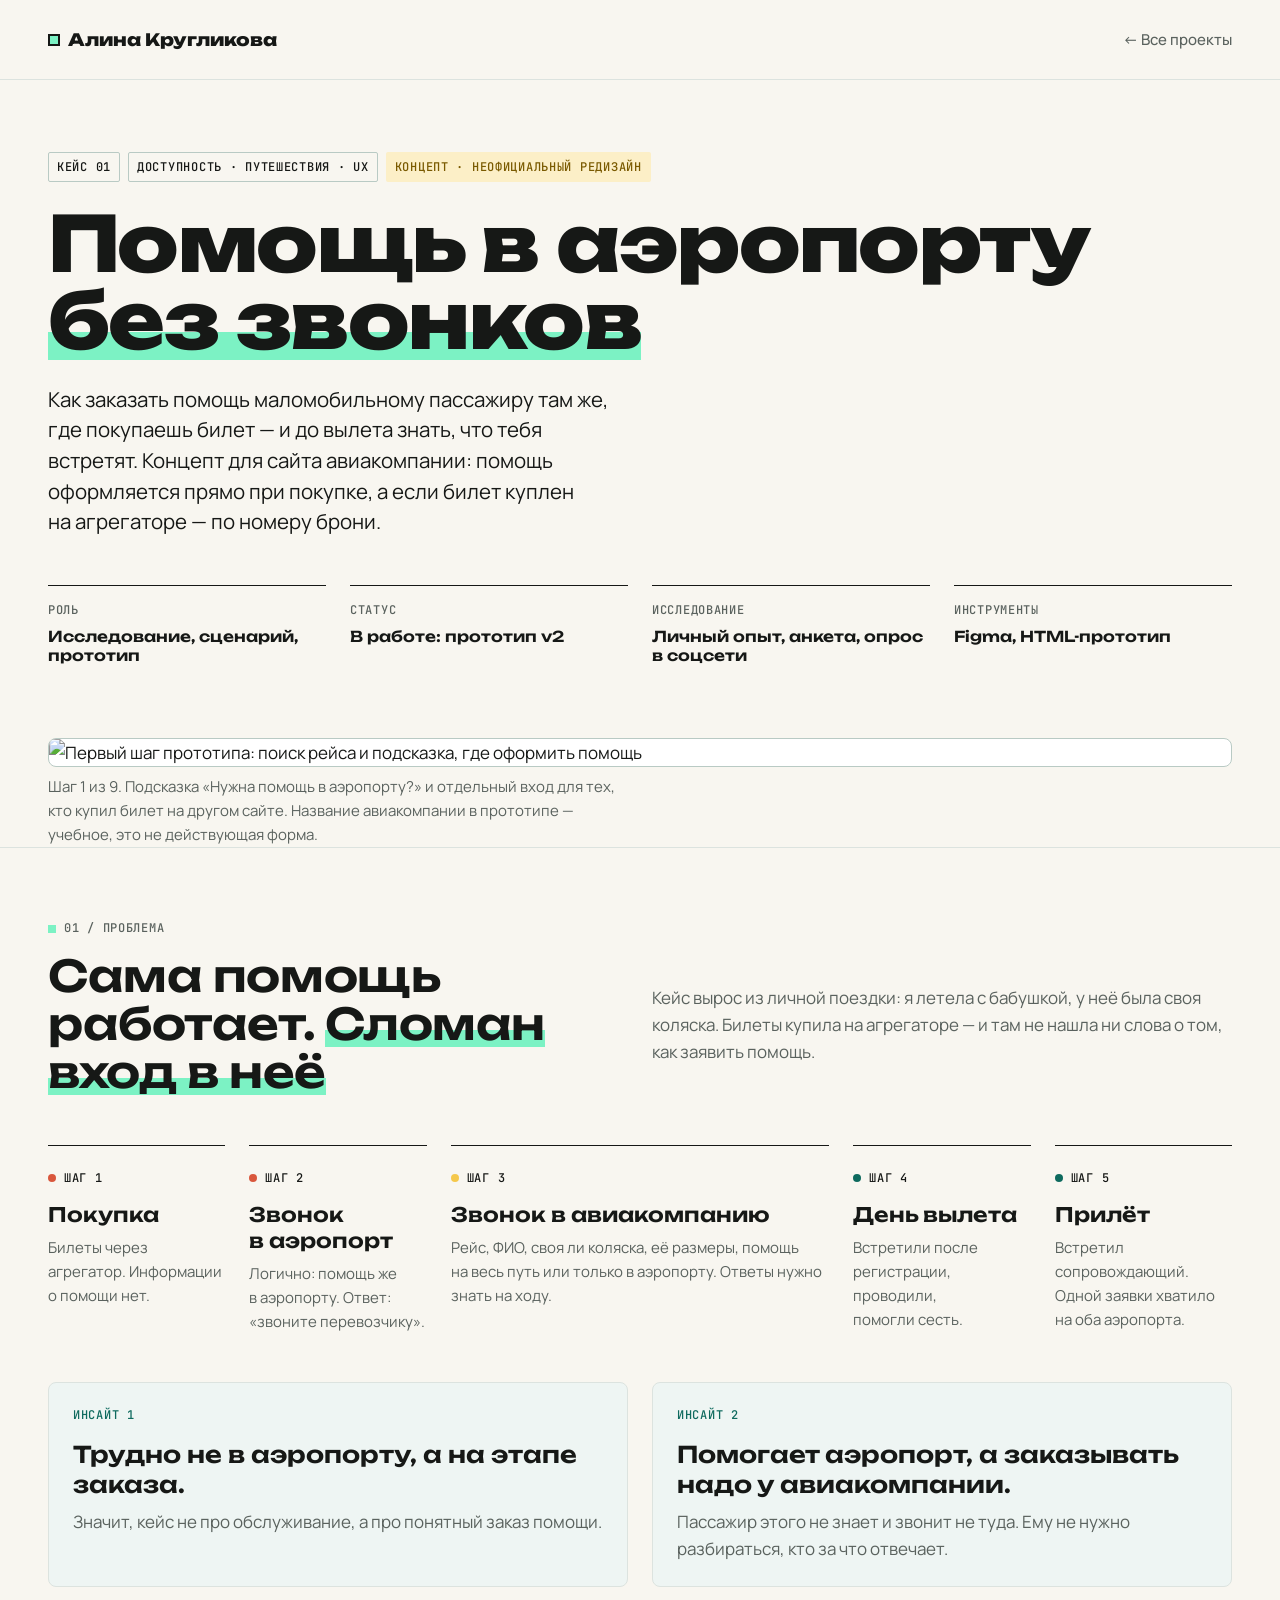
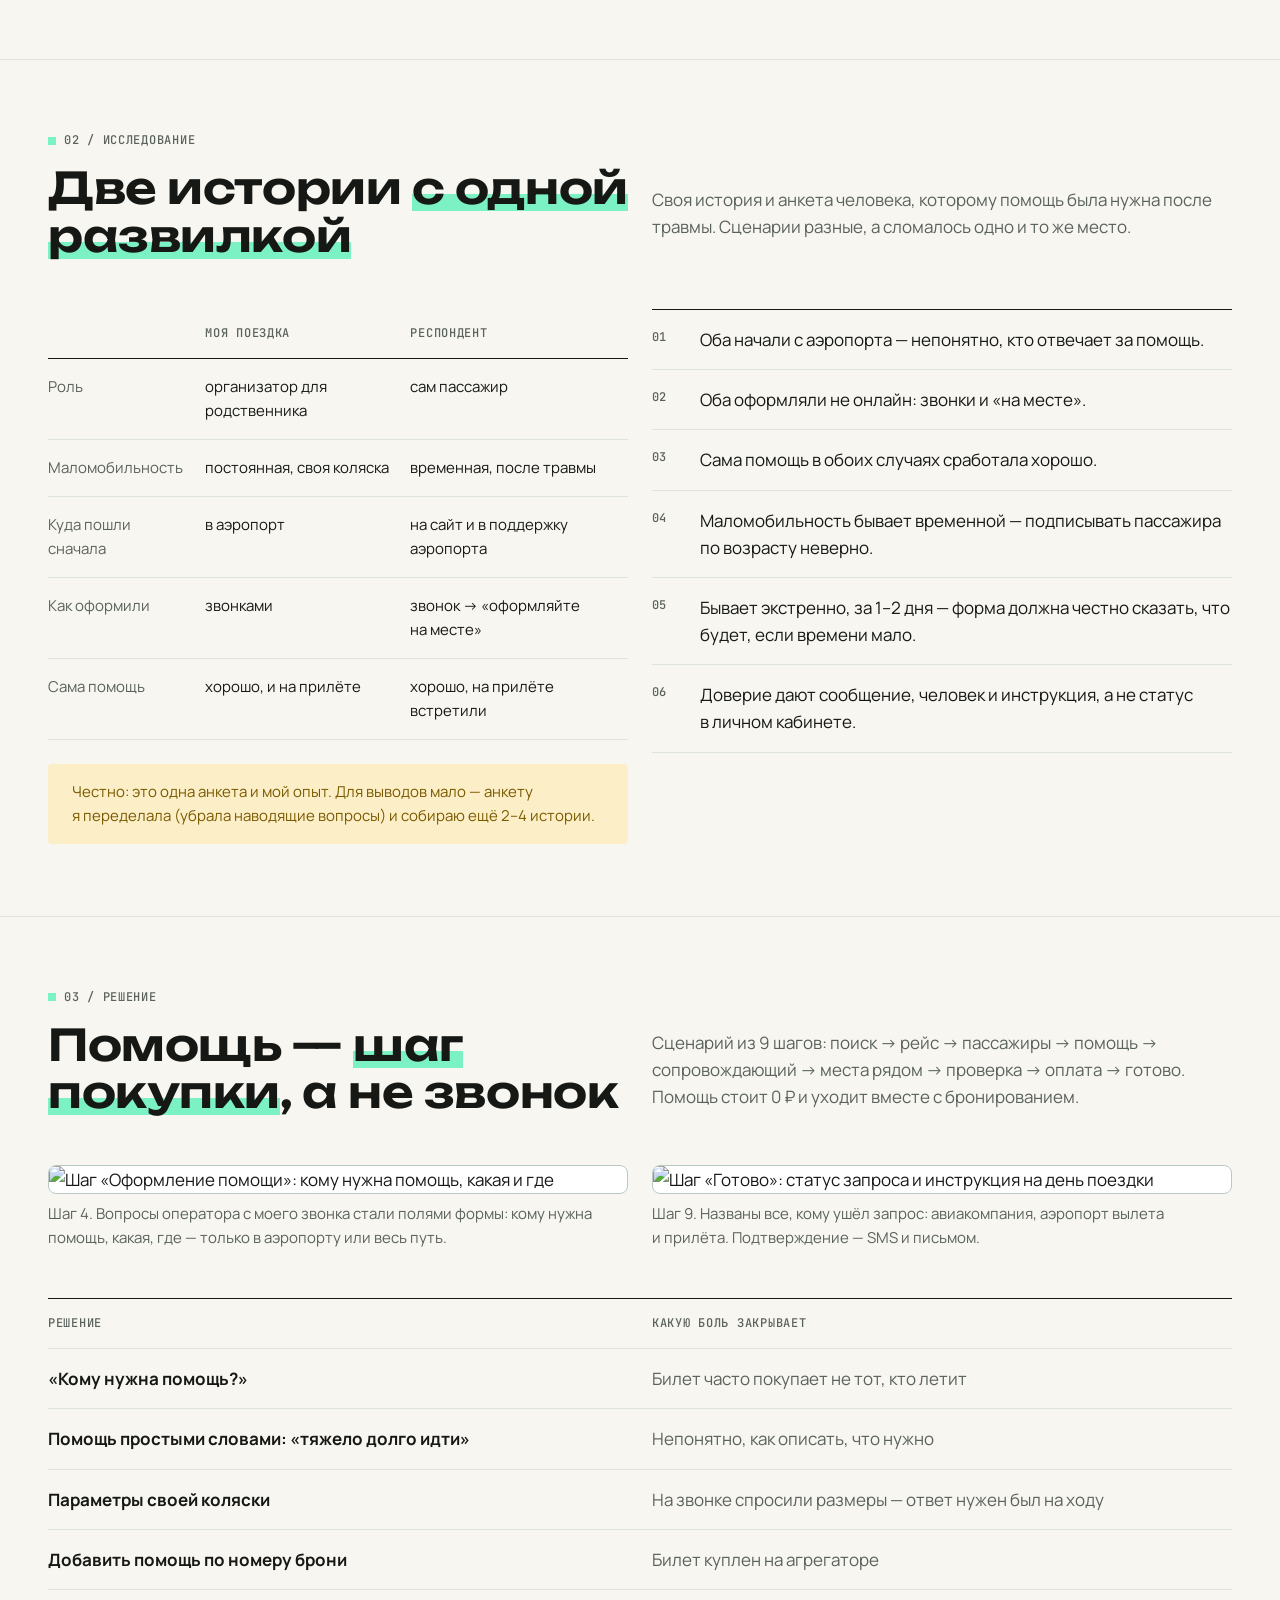
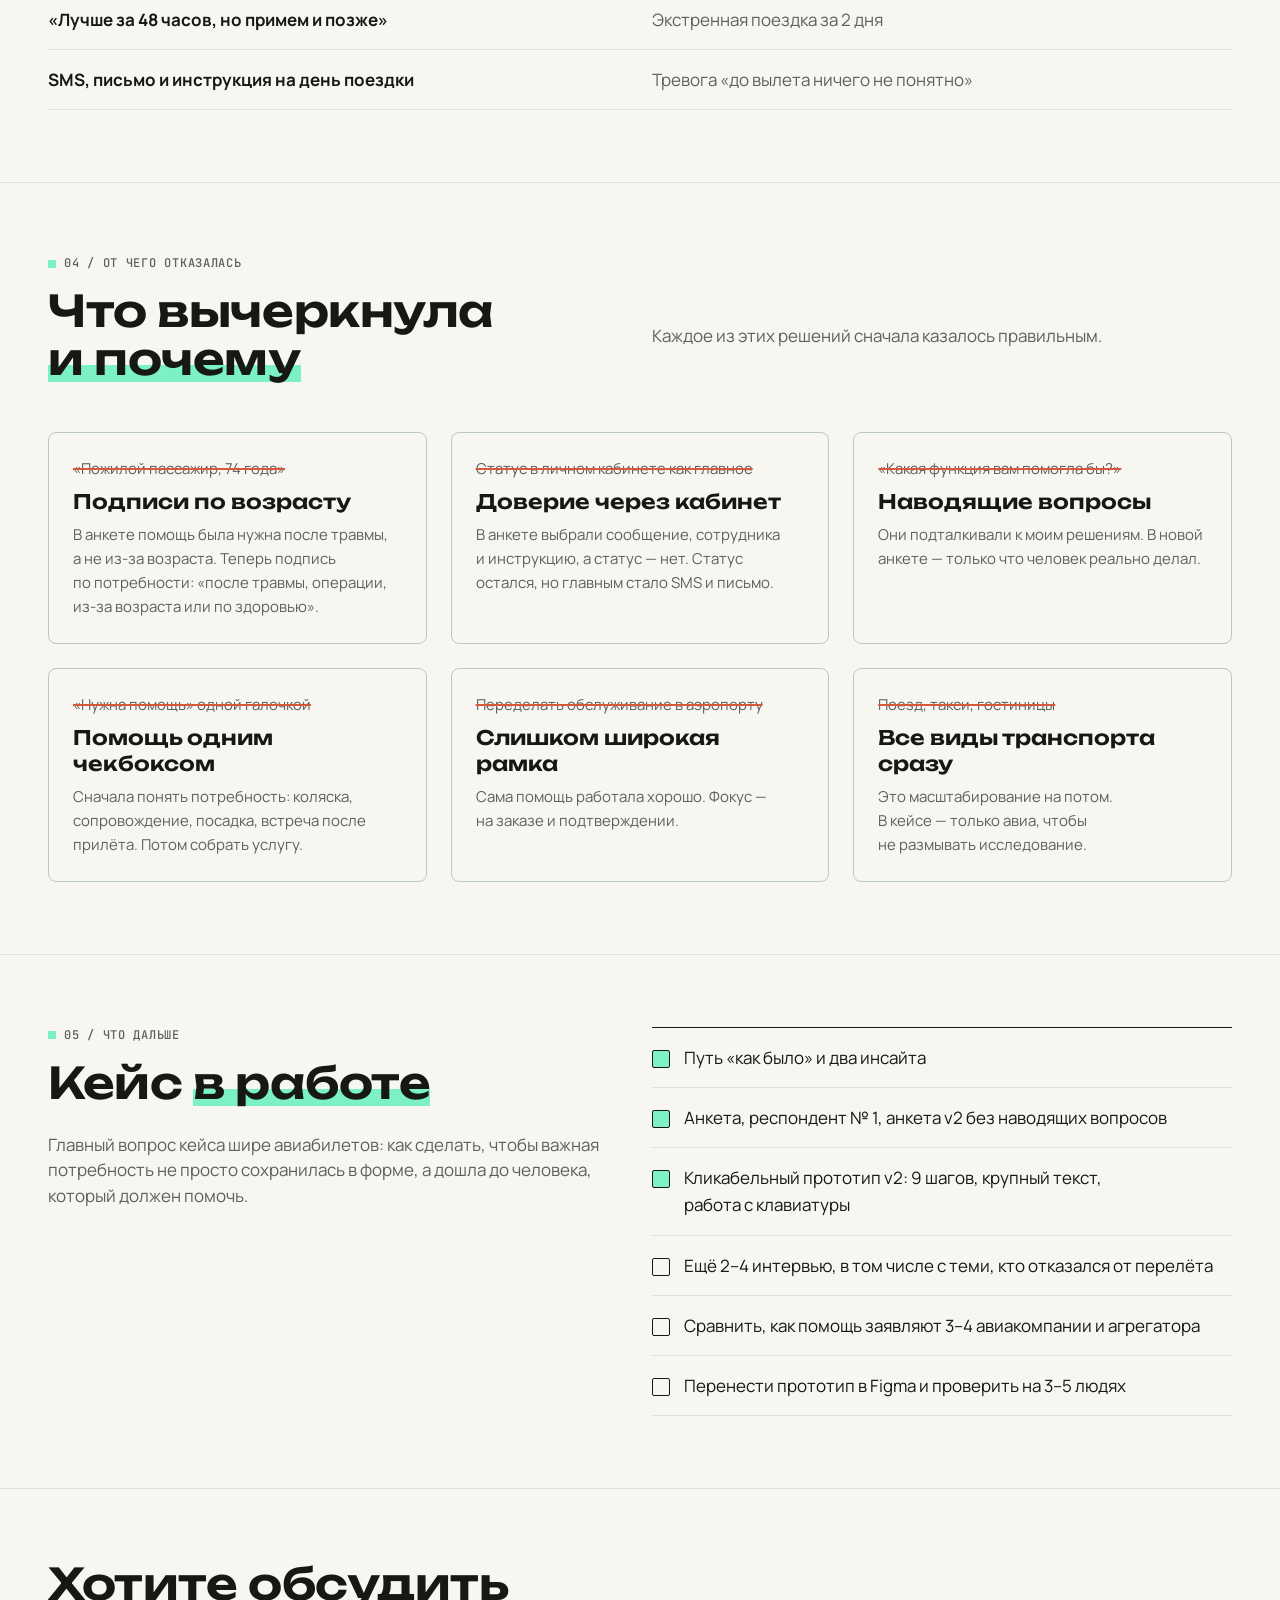
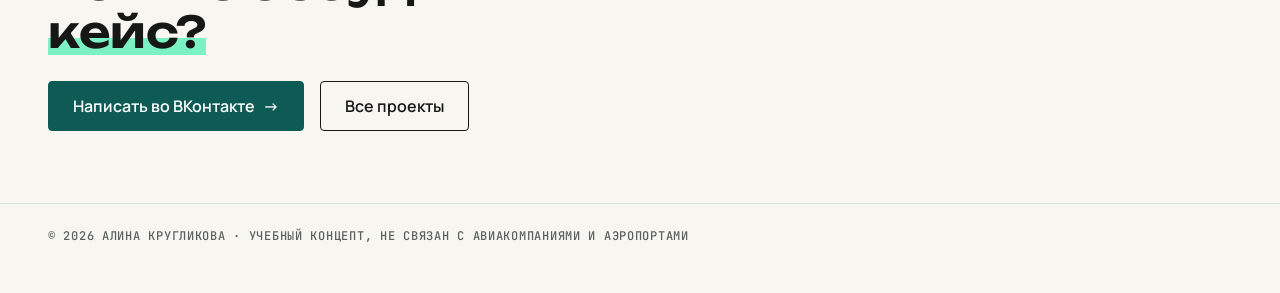
==== case-bilety.html @ b5aa9b4d "Страницы сайта и стили" ====
<!doctype html>
<html lang="ru">
<head>
<meta charset="utf-8">
<meta name="viewport" content="width=device-width, initial-scale=1">
<title>Помощь в аэропорту — кейс</title>
<meta name="description" content="Кейс Алины Кругликовой: как заказать помощь маломобильному пассажиру там же, где покупаешь билет. Концепт, неофициальный редизайн.">
<link rel="icon" href="data:image/svg+xml,%3Csvg xmlns='http://www.w3.org/2000/svg' viewBox='0 0 32 32'%3E%3Crect x='4' y='4' width='24' height='24' fill='%237CF2C4' stroke='%23161816' stroke-width='4'/%3E%3C/svg%3E">
<meta property="og:type" content="website">
<meta property="og:title" content="Помощь в аэропорту без звонков — кейс">
<meta property="og:description" content="Как заказать помощь маломобильному пассажиру там же, где покупаешь билет. Концепт.">
<meta property="og:image" content="https://alinakruhlikova.github.io/img/case-help.webp">
<meta name="theme-color" content="#F8F6F0">
<link rel="preconnect" href="https://fonts.googleapis.com">
<link rel="preconnect" href="https://fonts.gstatic.com" crossorigin>
<link href="https://fonts.googleapis.com/css2?family=Unbounded:wght@400;600;800&family=Manrope:wght@400;500;700&family=JetBrains+Mono:wght@400;500&display=swap" rel="stylesheet">
<link rel="stylesheet" href="case.css">
</head>
<body>
<header>
  <a class="logo" href="index.html"><i></i><span>Алина Кругликова</span></a>
  <a class="back" href="index.html#cases">← Все проекты</a>
</header>

<main>
<section class="top">
  <div class="wrap">
    <div class="badges"><span class="badge">Кейс 01</span><span class="badge">Доступность · Путешествия · UX</span><span class="badge warn">Концепт · неофициальный редизайн</span></div>
    <h1>Помощь в&nbsp;аэропорту <em>без&nbsp;звонков</em></h1>
    <p class="lead">Как заказать помощь маломобильному пассажиру там&nbsp;же, где покупаешь билет&nbsp;— и&nbsp;до&nbsp;вылета знать, что тебя встретят. Концепт для сайта авиакомпании: помощь оформляется прямо при покупке, а&nbsp;если билет куплен на&nbsp;агрегаторе&nbsp;— по&nbsp;номеру брони.</p>
    <div class="facts">
      <div class="fact"><span class="mono">Роль</span><b>Исследование, сценарий, прототип</b></div>
      <div class="fact"><span class="mono">Статус</span><b>В&nbsp;работе: прототип v2</b></div>
      <div class="fact"><span class="mono">Исследование</span><b>Личный опыт, анкета, опрос в&nbsp;соцсети</b></div>
      <div class="fact"><span class="mono">Инструменты</span><b>Figma, HTML-прототип</b></div>
    </div>
  </div>
</section>

<div class="wrap">
  <figure class="shot"><img src="img/scr-bilety.webp" alt="Первый шаг прототипа: поиск рейса и подсказка, где оформить помощь"></figure>
  <figcaption>Шаг 1 из&nbsp;9. Подсказка «Нужна помощь в&nbsp;аэропорту?» и&nbsp;отдельный вход для тех, кто купил билет на&nbsp;другом сайте. Название авиакомпании в&nbsp;прототипе&nbsp;— учебное, это не&nbsp;действующая форма.</figcaption>
</div>

<section class="part">
  <div class="wrap">
    <div class="part-head">
      <div>
        <div class="label mono"><i></i>01 / Проблема</div>
        <h2>Сама помощь работает. <em>Сломан вход в&nbsp;неё</em></h2>
      </div>
      <p>Кейс вырос из&nbsp;личной поездки: я&nbsp;летела с&nbsp;бабушкой, у&nbsp;неё была своя коляска. Билеты купила на&nbsp;агрегаторе&nbsp;— и&nbsp;там не&nbsp;нашла ни&nbsp;слова о&nbsp;том, как заявить помощь.</p>
    </div>
    <div class="journey">
      <div class="step"><div class="n mono"><i class="dot bad"></i>Шаг 1</div><h3>Покупка</h3><p>Билеты через агрегатор. Информации о&nbsp;помощи нет.</p></div>
      <div class="step"><div class="n mono"><i class="dot bad"></i>Шаг 2</div><h3>Звонок в&nbsp;аэропорт</h3><p>Логично: помощь&nbsp;же в&nbsp;аэропорту. Ответ: «звоните перевозчику».</p></div>
      <div class="step"><div class="n mono"><i class="dot mid"></i>Шаг 3</div><h3>Звонок в&nbsp;авиакомпанию</h3><p>Рейс, ФИО, своя ли коляска, её&nbsp;размеры, помощь на&nbsp;весь путь или только в&nbsp;аэропорту. Ответы нужно знать на&nbsp;ходу.</p></div>
      <div class="step"><div class="n mono"><i class="dot ok"></i>Шаг 4</div><h3>День вылета</h3><p>Встретили после регистрации, проводили, помогли сесть.</p></div>
      <div class="step"><div class="n mono"><i class="dot ok"></i>Шаг 5</div><h3>Прилёт</h3><p>Встретил сопровождающий. Одной заявки хватило на&nbsp;оба аэропорта.</p></div>
    </div>
    <div class="insights">
      <div class="insight"><span class="mono">Инсайт 1</span><blockquote>Трудно не&nbsp;в&nbsp;аэропорту, а&nbsp;на&nbsp;этапе заказа.</blockquote><p>Значит, кейс не&nbsp;про обслуживание, а&nbsp;про понятный заказ помощи.</p></div>
      <div class="insight"><span class="mono">Инсайт 2</span><blockquote>Помогает аэропорт, а&nbsp;заказывать надо у&nbsp;авиакомпании.</blockquote><p>Пассажир этого не&nbsp;знает и&nbsp;звонит не&nbsp;туда. Ему не&nbsp;нужно разбираться, кто за&nbsp;что отвечает.</p></div>
    </div>
  </div>
</section>

<section class="part">
  <div class="wrap">
    <div class="part-head">
      <div>
        <div class="label mono"><i></i>02 / Исследование</div>
        <h2>Две истории <em>с&nbsp;одной развилкой</em></h2>
      </div>
      <p>Своя история и&nbsp;анкета человека, которому помощь была нужна после травмы. Сценарии разные, а&nbsp;сломалось одно и&nbsp;то&nbsp;же место.</p>
    </div>
    <div class="research">
      <div>
        <table class="compare">
          <thead><tr><th></th><th>Моя поездка</th><th>Респондент</th></tr></thead>
          <tbody>
            <tr><td class="muted">Роль</td><td>организатор для родственника</td><td>сам пассажир</td></tr>
            <tr><td class="muted">Маломобильность</td><td>постоянная, своя коляска</td><td>временная, после травмы</td></tr>
            <tr><td class="muted">Куда пошли сначала</td><td>в&nbsp;аэропорт</td><td>на&nbsp;сайт и&nbsp;в&nbsp;поддержку аэропорта</td></tr>
            <tr><td class="muted">Как оформили</td><td>звонками</td><td>звонок → «оформляйте на&nbsp;месте»</td></tr>
            <tr><td class="muted">Сама помощь</td><td>хорошо, и&nbsp;на&nbsp;прилёте</td><td>хорошо, на&nbsp;прилёте встретили</td></tr>
          </tbody>
        </table>
        <p class="honest">Честно: это одна анкета и&nbsp;мой опыт. Для выводов мало&nbsp;— анкету я&nbsp;переделала (убрала наводящие вопросы) и&nbsp;собираю ещё 2–4&nbsp;истории.</p>
      </div>
      <ol class="patterns">
        <li>Оба начали с&nbsp;аэропорта&nbsp;— непонятно, кто отвечает за&nbsp;помощь.</li>
        <li>Оба оформляли не&nbsp;онлайн: звонки и&nbsp;«на&nbsp;месте».</li>
        <li>Сама помощь в&nbsp;обоих случаях сработала хорошо.</li>
        <li>Маломобильность бывает временной&nbsp;— подписывать пассажира по&nbsp;возрасту неверно.</li>
        <li>Бывает экстренно, за&nbsp;1–2&nbsp;дня&nbsp;— форма должна честно сказать, что будет, если времени мало.</li>
        <li>Доверие дают сообщение, человек и&nbsp;инструкция, а&nbsp;не&nbsp;статус в&nbsp;личном кабинете.</li>
      </ol>
    </div>
  </div>
</section>

<section class="part">
  <div class="wrap">
    <div class="part-head">
      <div>
        <div class="label mono"><i></i>03 / Решение</div>
        <h2>Помощь&nbsp;— <em>шаг покупки</em>, а&nbsp;не&nbsp;звонок</h2>
      </div>
      <p>Сценарий из&nbsp;9&nbsp;шагов: поиск → рейс → пассажиры → помощь → сопровождающий → места рядом → проверка → оплата → готово. Помощь стоит 0&nbsp;₽ и&nbsp;уходит вместе с&nbsp;бронированием.</p>
    </div>
    <div class="solution">
      <figure><div class="shot"><img src="img/case-help.webp" alt="Шаг «Оформление помощи»: кому нужна помощь, какая и где" loading="lazy"></div><figcaption>Шаг 4. Вопросы оператора с&nbsp;моего звонка стали полями формы: кому нужна помощь, какая, где&nbsp;— только в&nbsp;аэропорту или весь путь.</figcaption></figure>
      <figure><div class="shot"><img src="img/case-done.webp" alt="Шаг «Готово»: статус запроса и инструкция на день поездки" loading="lazy"></div><figcaption>Шаг 9. Названы все, кому ушёл запрос: авиакомпания, аэропорт вылета и&nbsp;прилёта. Подтверждение&nbsp;— SMS и&nbsp;письмом.</figcaption></figure>
      <div>
        <div class="map">
          <div class="map-row map-h"><span>Решение</span><span>Какую боль закрывает</span></div>
          <div class="map-row"><span>«Кому нужна помощь?»</span><span>Билет часто покупает не&nbsp;тот, кто летит</span></div>
          <div class="map-row"><span>Помощь простыми словами: «тяжело долго идти»</span><span>Непонятно, как описать, что нужно</span></div>
          <div class="map-row"><span>Параметры своей коляски</span><span>На&nbsp;звонке спросили размеры&nbsp;— ответ нужен был на&nbsp;ходу</span></div>
          <div class="map-row"><span>Добавить помощь по&nbsp;номеру брони</span><span>Билет куплен на&nbsp;агрегаторе</span></div>
          <div class="map-row"><span>«Лучше за&nbsp;48&nbsp;часов, но&nbsp;примем и&nbsp;позже»</span><span>Экстренная поездка за&nbsp;2&nbsp;дня</span></div>
          <div class="map-row"><span>SMS, письмо и&nbsp;инструкция на&nbsp;день поездки</span><span>Тревога «до&nbsp;вылета ничего не&nbsp;понятно»</span></div>
        </div>
      </div>
    </div>
  </div>
</section>

<section class="part">
  <div class="wrap">
    <div class="part-head">
      <div>
        <div class="label mono"><i></i>04 / От&nbsp;чего отказалась</div>
        <h2>Что вычеркнула <em>и&nbsp;почему</em></h2>
      </div>
      <p>Каждое из&nbsp;этих решений сначала казалось правильным.</p>
    </div>
    <div class="no">
      <div class="no-card"><p class="was">«Пожилой пассажир, 74&nbsp;года»</p><h3>Подписи по&nbsp;возрасту</h3><p>В&nbsp;анкете помощь была нужна после травмы, а&nbsp;не&nbsp;из-за возраста. Теперь подпись по&nbsp;потребности: «после травмы, операции, из-за возраста или по&nbsp;здоровью».</p></div>
      <div class="no-card"><p class="was">Статус в&nbsp;личном кабинете как главное</p><h3>Доверие через кабинет</h3><p>В&nbsp;анкете выбрали сообщение, сотрудника и&nbsp;инструкцию, а&nbsp;статус&nbsp;— нет. Статус остался, но&nbsp;главным стало SMS и&nbsp;письмо.</p></div>
      <div class="no-card"><p class="was">«Какая функция вам помогла&nbsp;бы?»</p><h3>Наводящие вопросы</h3><p>Они подталкивали к&nbsp;моим решениям. В&nbsp;новой анкете&nbsp;— только что человек реально делал.</p></div>
      <div class="no-card"><p class="was">«Нужна помощь» одной галочкой</p><h3>Помощь одним чекбоксом</h3><p>Сначала понять потребность: коляска, сопровождение, посадка, встреча после прилёта. Потом собрать услугу.</p></div>
      <div class="no-card"><p class="was">Переделать обслуживание в&nbsp;аэропорту</p><h3>Слишком широкая рамка</h3><p>Сама помощь работала хорошо. Фокус&nbsp;— на&nbsp;заказе и&nbsp;подтверждении.</p></div>
      <div class="no-card"><p class="was">Поезд, такси, гостиницы</p><h3>Все виды транспорта сразу</h3><p>Это масштабирование на&nbsp;потом. В&nbsp;кейсе&nbsp;— только авиа, чтобы не&nbsp;размывать исследование.</p></div>
    </div>
  </div>
</section>

<section class="part">
  <div class="wrap next">
    <div>
      <div class="label mono"><i></i>05 / Что дальше</div>
      <h2>Кейс <em>в&nbsp;работе</em></h2>
      <p class="lead muted">Главный вопрос кейса шире авиабилетов: как сделать, чтобы важная потребность не&nbsp;просто сохранилась в&nbsp;форме, а&nbsp;дошла до&nbsp;человека, который должен помочь.</p>
    </div>
    <ul class="todo">
      <li class="done">Путь «как было» и&nbsp;два инсайта</li>
      <li class="done">Анкета, респондент №&nbsp;1, анкета v2 без наводящих вопросов</li>
      <li class="done">Кликабельный прототип v2: 9&nbsp;шагов, крупный текст, работа с&nbsp;клавиатуры</li>
      <li>Ещё 2–4&nbsp;интервью, в&nbsp;том числе с&nbsp;теми, кто отказался от&nbsp;перелёта</li>
      <li>Сравнить, как помощь заявляют 3–4&nbsp;авиакомпании и&nbsp;агрегатора</li>
      <li>Перенести прототип в&nbsp;Figma и&nbsp;проверить на&nbsp;3–5&nbsp;людях</li>
    </ul>
  </div>
</section>

<div class="wrap end">
  <h2>Хотите обсудить <em>кейс?</em></h2>
  <div class="btns">
    <a class="btn btn-ink" href="https://vk.ru/diz_alinak" target="_blank" rel="noopener">Написать во&nbsp;ВКонтакте <span>→</span></a>
    <a class="btn" href="index.html#cases">Все проекты</a>
  </div>
</div>
</main>
<footer><div class="wrap mono">© 2026 Алина Кругликова · Учебный концепт, не&nbsp;связан с&nbsp;авиакомпаниями и&nbsp;аэропортами</div></footer>
</body>
</html>
---- case.css ----
/* ===== Страницы кейсов. Та же система, что на главной (08.10)
   Сетка: 12 колонок / промежуток 24 / поля 48 (от 1200); 8 / 20 / 24 (768–1199); 4 / 16 / 16 (до 768).
   Шкала: 8 — внутри группы (кадр → подпись, подпись → заголовок); 16 — между группами;
          24 — поля плашки, между карточками и кадрами; 48 — шапка раздела → содержимое;
          144 / 96 — между разделами (у раздела поле — половина: 72 / 48).
   Текст — 6 колонок. Кадры разной высоты в одном ряду (.fit) подгоняются по пропорции — внутренние края не на колонках, это задумано. ===== */
:root{
  --paper:#F8F6F0; --paper-2:#E3EFEC; --card:#EEF5F3;
  --ink:#161816; --muted:#5A625E; --brand:#0E5A55; --brand-2:#0A4744;
  --line:#DCE3DF; --line-2:#B9CAC4;
  --accent:#7CF2C4; --accent-text:#0E6A5E; --sun:#F5C84B; --surface-wrong:#FCEFC7; --warn-text:#7A5A00;
  --red-soft:#F8E1DC; --red-text:#9B2C1A;
  --cols:12; --gutter:24px; --margin:48px; --max:1440px; --half:6; --quarter:3; --third:4;
  --s1:8px; --s2:16px; --s3:24px; --s4:48px; --section:144px; --sec-pad:calc(var(--section) / 2);
  --edge:max(var(--margin), calc((100vw - var(--max)) / 2 + var(--margin)));
  --col:calc((min(100vw, var(--max)) - 2 * var(--margin) - (var(--cols) - 1) * var(--gutter)) / var(--cols));
  --measure:calc(var(--col) * 6 + var(--gutter) * 5);
  --ease:cubic-bezier(.16,1,.3,1);
  --f-head:'Unbounded',sans-serif; --f-text:'Manrope',sans-serif; --f-mono:'JetBrains Mono',monospace;
}
@media (max-width:1199px){ :root{ --cols:8; --gutter:20px; --margin:24px; --half:4; --quarter:4; --third:8; --section:96px } }
@media (max-width:767px){ :root{ --cols:4; --gutter:16px; --margin:16px; --half:4; --quarter:4; --third:4; --measure:100% } }

*{box-sizing:border-box;margin:0;padding:0}
html{background:var(--paper)}
body{background:var(--paper);color:var(--ink);font:400 17px/1.6 var(--f-text);-webkit-font-smoothing:antialiased}
a{color:inherit}
img{display:block;max-width:100%}
figure{margin:0}
.mono{font:500 12px/1.4 var(--f-mono);letter-spacing:.06em;text-transform:uppercase}
.muted{color:var(--muted)}
p,figcaption,li{text-wrap:pretty}

/* сетка */
.wrap{padding:0 var(--margin);max-width:var(--max);margin:0 auto;width:100%}
.part-head,.facts,.insights,.research,.solution,.map-row,.no,.next,.end,.pair,.nums,.cols{display:grid;grid-template-columns:repeat(var(--cols),minmax(0,1fr));column-gap:var(--gutter)}

/* шапка сайта */
header{position:sticky;top:0;z-index:50;display:flex;align-items:center;justify-content:space-between;gap:var(--s2);padding:var(--s2) var(--edge);background:rgba(248,246,240,.92);backdrop-filter:blur(10px);border-bottom:1px solid var(--line)}
.logo{font:800 17px/1 var(--f-head);text-decoration:none;display:flex;align-items:center;gap:var(--s1)}
.logo i{display:inline-block;width:12px;height:12px;background:var(--accent);box-shadow:inset 0 0 0 2px var(--ink)}
.back{font:500 15px/1 var(--f-text);text-decoration:none;color:var(--muted);padding:var(--s2) 0}
.back:hover{color:var(--ink)}

/* типографика */
.label{color:var(--muted);display:flex;align-items:center;gap:var(--s1);margin-bottom:var(--s2);font-size:12px}
.label i{display:inline-block;width:8px;height:8px;background:var(--accent)}
h1{font:800 clamp(40px,6vw,88px)/1 var(--f-head);letter-spacing:-.02em}
h2{font:600 clamp(28px,3.4vw,48px)/1.1 var(--f-head);letter-spacing:-.01em}
h2 em,h1 em{font-style:normal;background:linear-gradient(transparent 62%,var(--accent) 62%,var(--accent) 92%,transparent 92%)}
h3{font:600 20px/1.3 var(--f-head)}
p.lead{font-size:clamp(19px,1.6vw,22px);line-height:1.5;margin-top:var(--s3);max-width:var(--measure)}

/* первый экран кейса */
.top{padding:var(--sec-pad) 0}
.badges{display:flex;flex-wrap:wrap;gap:var(--s1);margin-bottom:var(--s3)}
.badge{font:500 12px/1 var(--f-mono);letter-spacing:.06em;text-transform:uppercase;padding:var(--s1);border-radius:2px;border:1px solid var(--line-2)}
.badge.warn{background:var(--surface-wrong);color:var(--warn-text);border-color:transparent}
.facts{margin-top:var(--s4);row-gap:var(--s3)}
.fact{grid-column:span var(--quarter);border-top:1.5px solid var(--ink);padding-top:var(--s2)}
.fact b{display:block;font:600 15px/1.3 var(--f-head);margin-top:var(--s1)}
.fact span{display:block;color:var(--muted)}
.cta-row{display:flex;gap:var(--s2);flex-wrap:wrap;margin-top:var(--s3)}

/* кадры */
.shot{border:1px solid var(--line-2);border-radius:8px;overflow:hidden;background:#fff;box-shadow:0 30px 60px -36px rgba(14,90,85,.45)}
.shot img{width:100%}
.frame-img{border-radius:8px;overflow:hidden;border:1px solid var(--line-2);background:#0B1224}
.frame-img img,.frame-img video{width:100%;display:block}
/* подпись ближе к своему кадру, чем к следующему (1.1): 8 → 48 */
figcaption{margin-top:var(--s1);color:var(--muted);font-size:15px;max-width:var(--measure)}
.stack{display:flex;flex-direction:column}
.stack > * + *{margin-top:var(--s3)}
.stack > figcaption{margin-top:var(--s1)}
.stack > figcaption + *{margin-top:var(--s4)}
.fit + figcaption,.pair + figcaption,.wrap > figure + figcaption{margin-top:var(--s1)}
.pair{align-items:start;row-gap:var(--s3)}
.pair > *{grid-column:span var(--half)}
/* кадры разной высоты — ширина по пропорции, верх и низ на одной линии (3.11) */
.fit{display:flex;gap:var(--gutter);align-items:flex-start}
.fit > figure{min-width:0}

/* раздел: шапка — заголовок слева, пояснение с 7-й колонки */
section.part{padding:var(--sec-pad) 0;border-top:1px solid var(--line)}
/* шапка раздела: метка отдельной строкой, заголовок и описание справа начинаются на одной высоте */
.part-head{align-items:start;margin-bottom:var(--s4)}
.part-head > :first-child{display:contents}
.part-head .label,.part-head h2{grid-column:1 / span var(--half)}
.part-head > p{grid-column:span var(--half) / -1;grid-row:2;align-self:center;color:var(--muted)}

/* путь «как было»: шаги по 2 колонки, третий — главная боль, звонок с расспросами — 4 колонки: 2+2+4+2+2 = 12 */
.journey{display:grid;grid-template-columns:repeat(var(--cols),minmax(0,1fr));column-gap:var(--gutter);row-gap:var(--s4)}
.step{grid-column:span 2}
.step:nth-child(3){grid-column:span 4}
.step{border-top:1.5px solid var(--ink);padding-top:var(--s3)}
.step .n{display:flex;align-items:center;gap:var(--s1);margin-bottom:var(--s2)}
.dot{width:8px;height:8px;border-radius:50%}
.dot.bad{background:#D9573C}.dot.mid{background:var(--sun)}.dot.ok{background:var(--accent-text)}
.step h3{margin-bottom:var(--s1)}
.step p{color:var(--muted);font-size:15px}

.insights{margin-top:var(--s4);row-gap:var(--gutter)}
.insight{grid-column:span var(--half);background:var(--card);border:1px solid var(--line);border-radius:8px;padding:var(--s3)}
.insight .mono{display:block;color:var(--accent-text)}
.insight blockquote{font:600 clamp(20px,1.8vw,26px)/1.3 var(--f-head);margin:var(--s2) 0 var(--s1)}
.insight p{color:var(--muted)}

/* исследование */
.research{row-gap:var(--s4)}
.research > *{grid-column:span var(--half)}
.patterns{list-style:none;counter-reset:p;border-top:1.5px solid var(--ink)}
.patterns li{counter-increment:p;display:grid;grid-template-columns:32px 1fr;gap:var(--s2);padding:var(--s2) 0;border-bottom:1px solid var(--line)}
.patterns li::before{content:"0" counter(p);font:500 12px/1.9 var(--f-mono);color:var(--muted)}
.compare{width:100%;border-collapse:collapse;font-size:15px}
.compare th,.compare td{text-align:left;padding:var(--s2) var(--s2) var(--s2) 0;border-bottom:1px solid var(--line);vertical-align:top}
.compare th{font:500 12px/1.4 var(--f-mono);letter-spacing:.06em;text-transform:uppercase;color:var(--muted);border-bottom:1.5px solid var(--ink)}
.honest{margin-top:var(--s3);background:var(--surface-wrong);color:var(--warn-text);padding:var(--s2) var(--s3);border-radius:4px;font-size:15px}

/* решение: два кадра по половине, таблица — колонками сетки */
.solution{row-gap:var(--s4)}
.solution > figure{grid-column:span var(--half)}
.solution > div{grid-column:1 / -1}
.map{border-top:1.5px solid var(--ink)}
.map-row{padding:var(--s2) 0;border-bottom:1px solid var(--line);row-gap:var(--s1)}
.map-row > span:first-child{grid-column:1 / span var(--half);font-weight:700}
.map-row > span:last-child{grid-column:span var(--half) / -1;color:var(--muted)}
.map-h{font:500 12px/1.4 var(--f-mono);letter-spacing:.06em;text-transform:uppercase;color:var(--muted)}
.map-h span{font-weight:500 !important;color:var(--muted) !important}

/* отказалась: карточки по 4 колонки, поля 24 со всех сторон */
.no{row-gap:var(--gutter)}
.no-card{grid-column:span var(--third);border:1px solid var(--line-2);border-radius:8px;padding:var(--s3)}
.no-card .was{text-decoration:line-through;text-decoration-color:#D9573C;text-decoration-thickness:2px;color:var(--muted);font-size:15px;margin-bottom:var(--s1)}
.no-card > .mono{display:block;color:var(--accent-text);margin-bottom:var(--s1)}
.no-card h3{margin-bottom:var(--s1)}
.no-card p{color:var(--muted);font-size:15px}
.no + p{max-width:var(--measure)}

/* цифры и правки */
.nums{margin-top:var(--s4);row-gap:var(--s3)}
.num{grid-column:span var(--third);border-top:1.5px solid var(--ink);padding-top:var(--s2)}
.num b{display:block;font:800 clamp(28px,2.8vw,40px)/1 var(--f-head);margin-bottom:var(--s1);white-space:nowrap}
.num span{display:block;color:var(--muted)}
.fixes{columns:3;column-gap:var(--gutter);list-style:none;border-top:1.5px solid var(--ink)}
.fixes li{break-inside:avoid;padding:var(--s2) 0;border-bottom:1px solid var(--line)}
.fixes li b{font-weight:700}

/* текст рядом с кадром — те же колонки, что у шапки раздела (3.1) */
.cols{align-items:start;row-gap:var(--s3)}
.cols > *{grid-column:span var(--half)}
.cols h3 + p{margin-top:var(--s1)}
.cols p + h3{margin-top:var(--s3)}

/* что дальше */
.next{row-gap:var(--s4)}
.next > *{grid-column:span var(--half)}
.next .lead{max-width:var(--measure);font-size:17px}
/* после ряда карточек следующий смысловой блок — через 48 */
.no + .stack{margin-top:var(--s4)}
.todo{list-style:none;border-top:1.5px solid var(--ink)}
.todo li{padding:var(--s2) 0 var(--s2) 32px;border-bottom:1px solid var(--line);position:relative}
.todo li::before{content:"";position:absolute;left:0;top:22px;width:16px;height:16px;border:1.5px solid var(--ink);border-radius:2px}
.todo li.done::before{background:var(--accent)}

/* финал */
/* финальный призыв — как на главной: заголовок → 24 → кнопки, по левому краю */
.end{padding-top:var(--sec-pad);padding-bottom:var(--sec-pad);border-top:1px solid var(--line);row-gap:var(--s3)}
.end > h2{grid-column:1 / span var(--half)}
.end > .btns{grid-column:1 / -1;justify-content:flex-start}
.btn{display:inline-flex;align-items:center;gap:var(--s1);font:600 16px/1 var(--f-text);text-decoration:none;padding:var(--s2) var(--s3);border-radius:4px;border:1.5px solid var(--ink);transition:transform .2s var(--ease), box-shadow .2s var(--ease)}
.btn-ink{background:var(--brand);border-color:var(--brand);color:#fff}
.btn-glow{background:var(--accent);border-color:var(--ink);color:var(--ink)}
.btn:hover{transform:translate(-3px,-3px);box-shadow:3px 3px 0 var(--accent)}
.btns{display:flex;gap:var(--s2);flex-wrap:wrap}
footer{padding:var(--s3) 0 var(--s4);color:var(--muted);border-top:1px solid var(--line)}

/* планшет: 8 колонок */
@media (max-width:1199px){
  .step{grid-column:span 4}
  .step:nth-child(3){grid-column:span 8}
  .fixes{columns:2}
}
/* телефон: 4 колонки */
@media (max-width:767px){
  body{font-size:16px}
  .part-head > p{grid-row:auto;margin-top:var(--s3)}
  .step,.step:nth-child(3){grid-column:1 / -1}
  .journey{row-gap:var(--s3)}
  .fixes{columns:1}
  .fit{flex-direction:column}
  .end > .btns{justify-content:flex-start}
  .logo span{display:none}
}
@media (hover:none){ .btn:hover{transform:none;box-shadow:none} }
@media (prefers-reduced-motion: reduce){ *{transition:none !important;animation:none !important} }
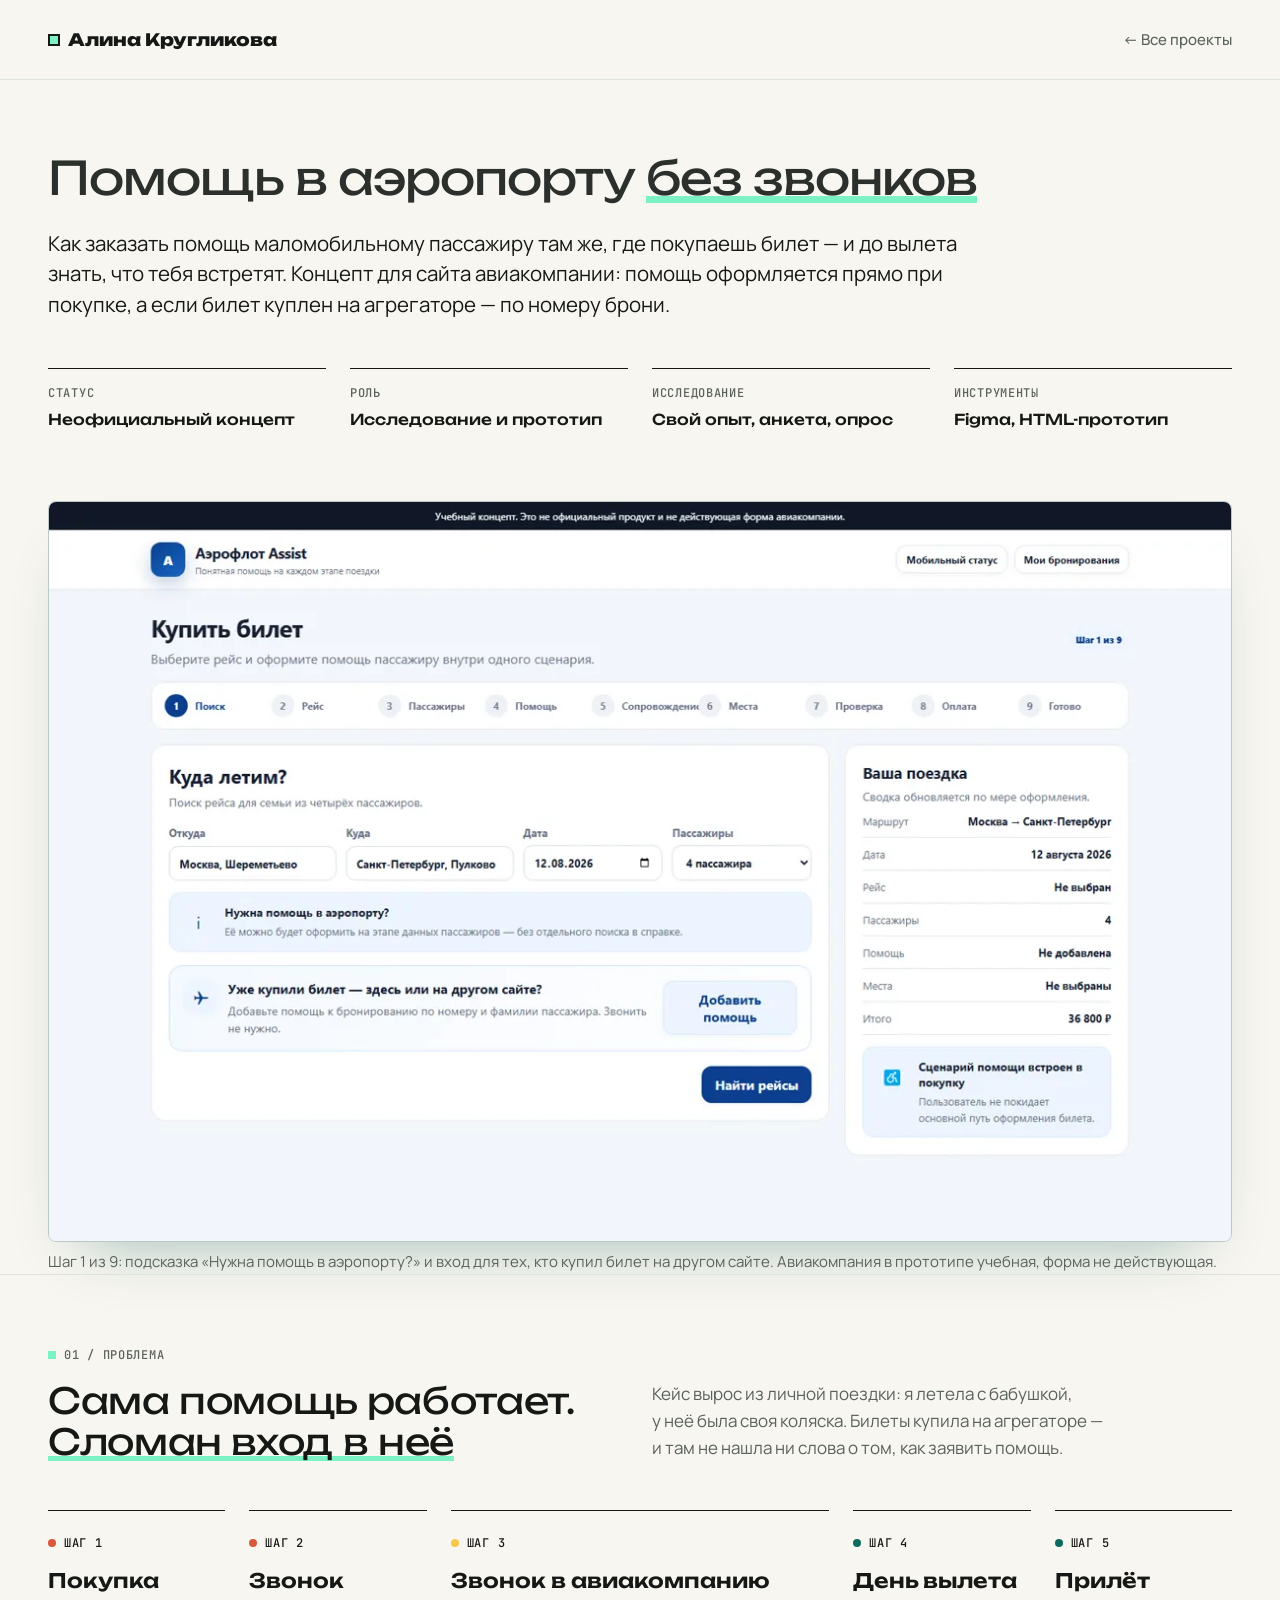
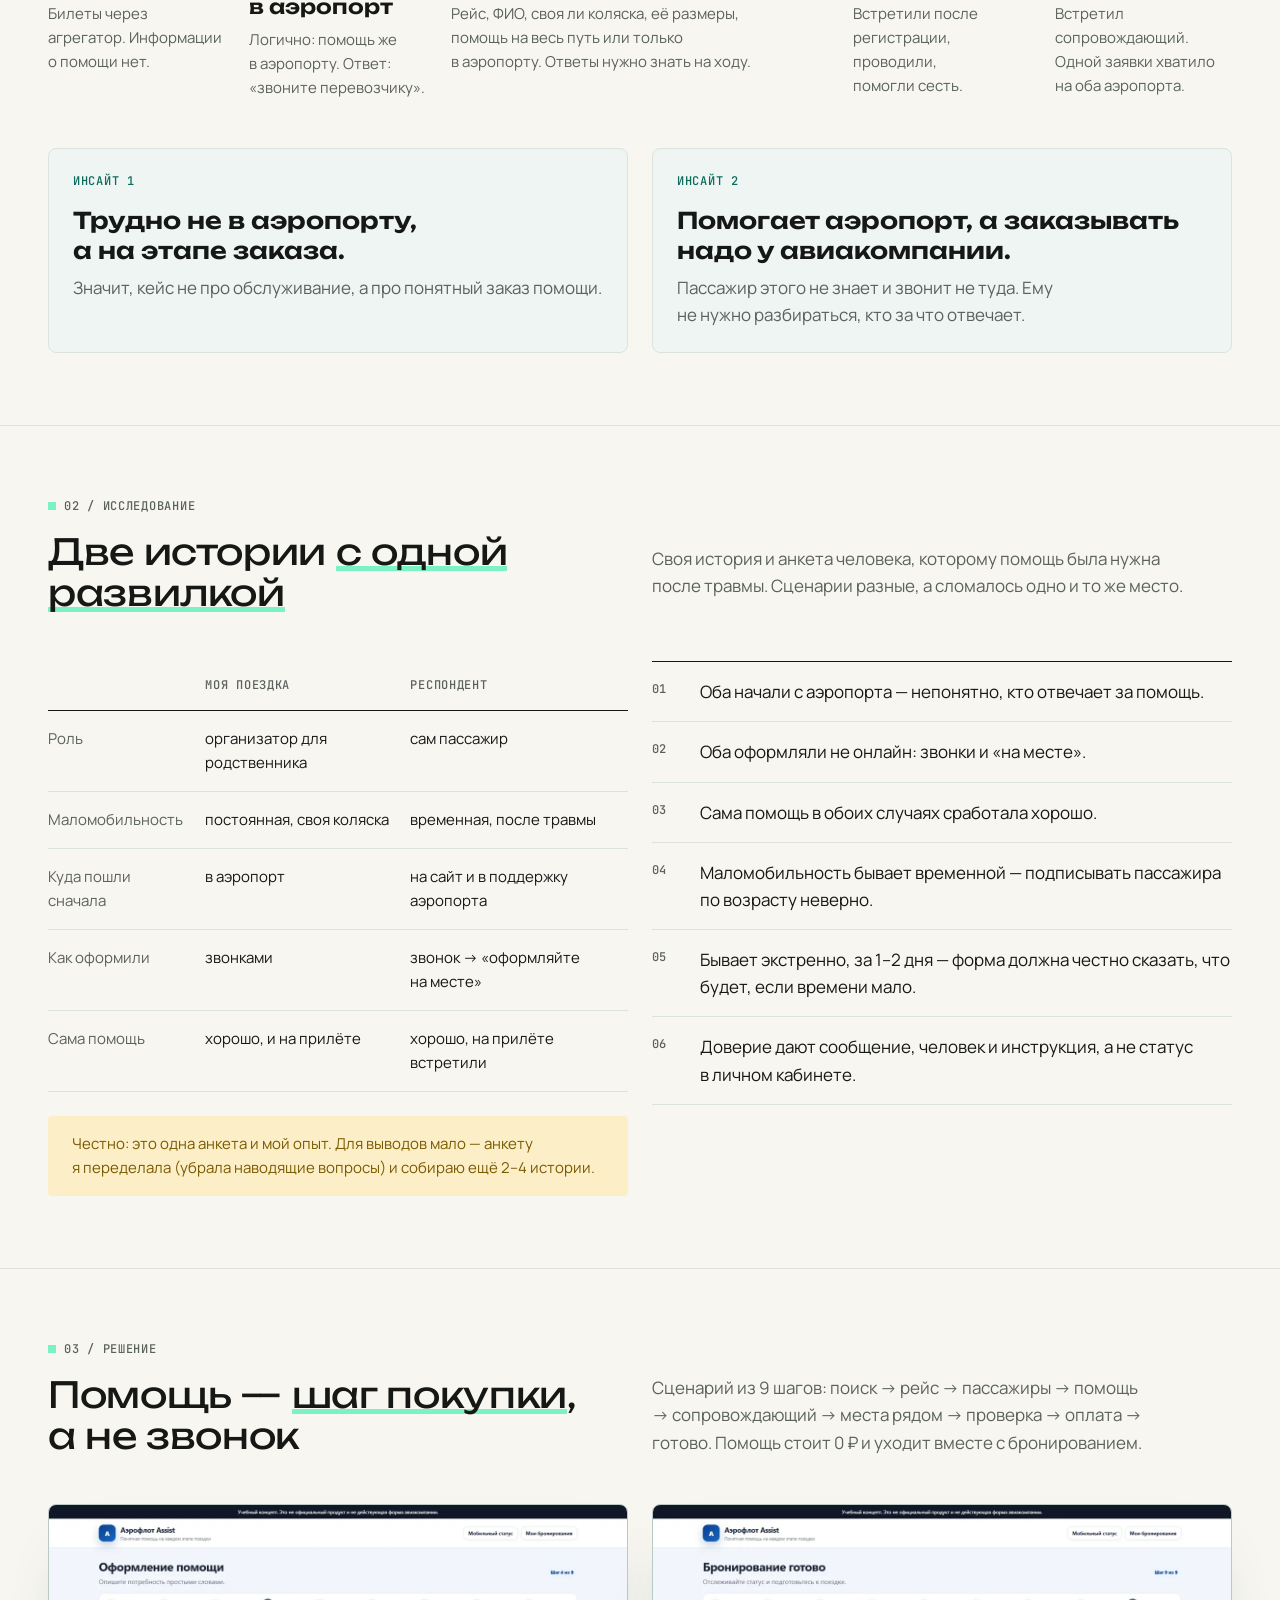
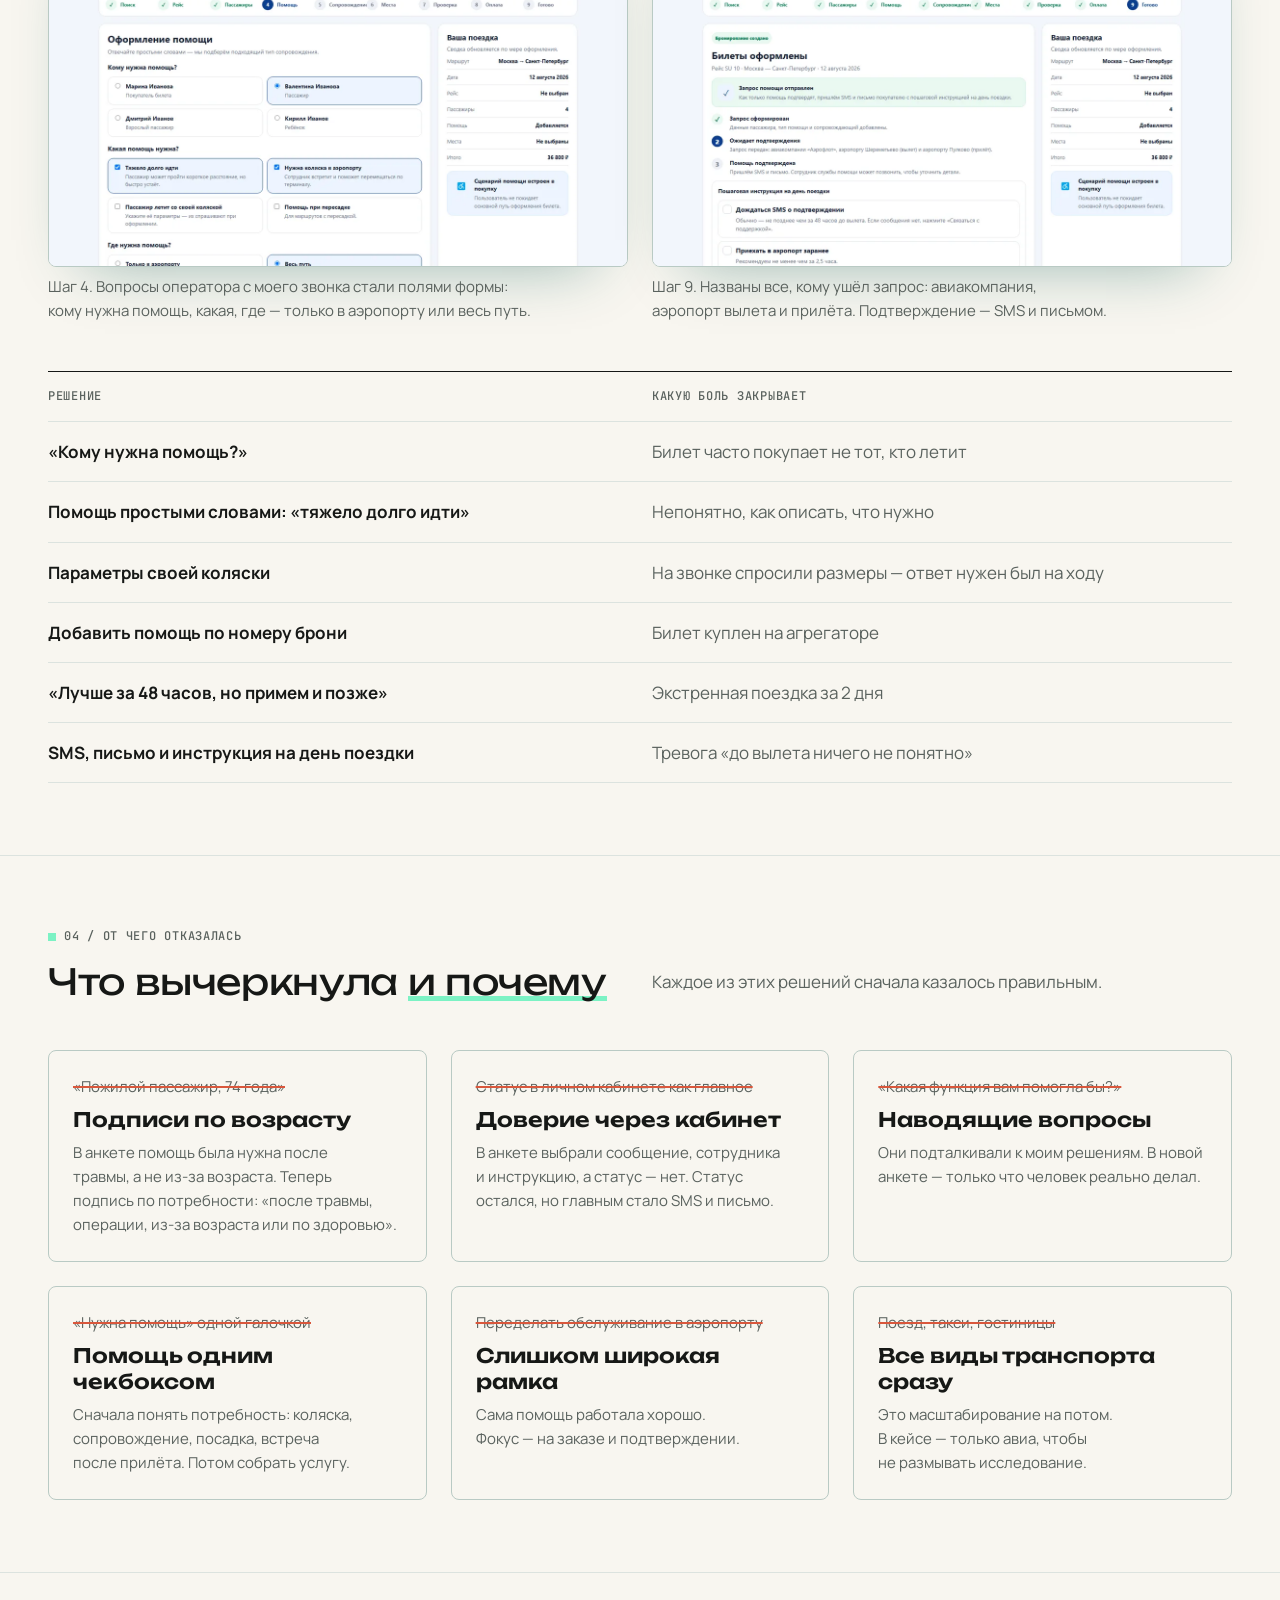
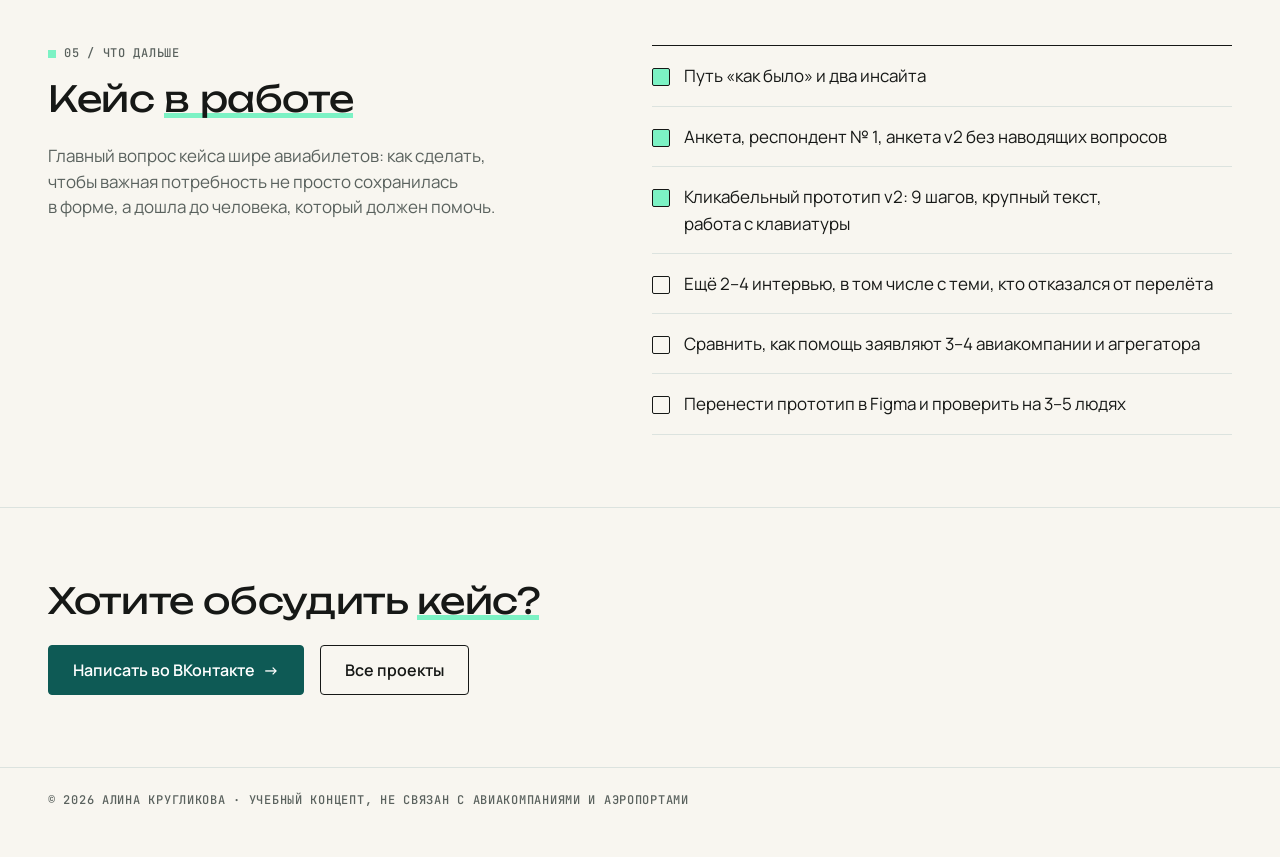
==== commit a4dcb0d3: "Страница «Севея — в работе», мягкие заголовки кейсов" ====
--- a/case-bilety.html
+++ b/case-bilety.html
@@ -13,7 +13,7 @@
 <meta name="theme-color" content="#F8F6F0">
 <link rel="preconnect" href="https://fonts.googleapis.com">
 <link rel="preconnect" href="https://fonts.gstatic.com" crossorigin>
-<link href="https://fonts.googleapis.com/css2?family=Unbounded:wght@400;600;800&family=Manrope:wght@400;500;700&family=JetBrains+Mono:wght@400;500&display=swap" rel="stylesheet">
+<link href="https://fonts.googleapis.com/css2?family=Unbounded:wght@400;500;600;800&family=Manrope:wght@400;500;700&family=JetBrains+Mono:wght@400;500&display=swap" rel="stylesheet">
 <link rel="stylesheet" href="case.css">
 </head>
 <body>
@@ -25,13 +25,14 @@
 <main>
 <section class="top">
   <div class="wrap">
-    <div class="badges"><span class="badge">Кейс 01</span><span class="badge">Доступность · Путешествия · UX</span><span class="badge warn">Концепт · неофициальный редизайн</span></div>
-    <h1>Помощь в&nbsp;аэропорту <em>без&nbsp;звонков</em></h1>
-    <p class="lead">Как заказать помощь маломобильному пассажиру там&nbsp;же, где покупаешь билет&nbsp;— и&nbsp;до&nbsp;вылета знать, что тебя встретят. Концепт для сайта авиакомпании: помощь оформляется прямо при покупке, а&nbsp;если билет куплен на&nbsp;агрегаторе&nbsp;— по&nbsp;номеру брони.</p>
+    <div class="hd">
+      <h1>Помощь в&nbsp;аэропорту <em>без&nbsp;звонков</em></h1>
+      <p class="lead">Как заказать помощь маломобильному пассажиру там&nbsp;же, где покупаешь билет&nbsp;— и&nbsp;до&nbsp;вылета знать, что тебя встретят. Концепт для сайта авиакомпании: помощь оформляется прямо при покупке, а&nbsp;если билет куплен на&nbsp;агрегаторе&nbsp;— по&nbsp;номеру&nbsp;брони.</p>
+    </div>
     <div class="facts">
-      <div class="fact"><span class="mono">Роль</span><b>Исследование, сценарий, прототип</b></div>
-      <div class="fact"><span class="mono">Статус</span><b>В&nbsp;работе: прототип v2</b></div>
-      <div class="fact"><span class="mono">Исследование</span><b>Личный опыт, анкета, опрос в&nbsp;соцсети</b></div>
+      <div class="fact"><span class="mono">Статус</span><b>Неофициальный концепт</b></div>
+      <div class="fact"><span class="mono">Роль</span><b>Исследование и&nbsp;прототип</b></div>
+      <div class="fact"><span class="mono">Исследование</span><b>Свой опыт, анкета, опрос</b></div>
       <div class="fact"><span class="mono">Инструменты</span><b>Figma, HTML-прототип</b></div>
     </div>
   </div>
@@ -39,7 +40,7 @@
 
 <div class="wrap">
   <figure class="shot"><img src="img/scr-bilety.webp" alt="Первый шаг прототипа: поиск рейса и подсказка, где оформить помощь"></figure>
-  <figcaption>Шаг 1 из&nbsp;9. Подсказка «Нужна помощь в&nbsp;аэропорту?» и&nbsp;отдельный вход для тех, кто купил билет на&nbsp;другом сайте. Название авиакомпании в&nbsp;прототипе&nbsp;— учебное, это не&nbsp;действующая форма.</figcaption>
+  <figcaption>Шаг 1 из&nbsp;9: подсказка «Нужна помощь в&nbsp;аэропорту?» и&nbsp;вход для тех, кто купил билет на&nbsp;другом сайте. Авиакомпания в&nbsp;прототипе учебная, форма не&nbsp;действующая.</figcaption>
 </div>
 
 <section class="part">
--- a/case.css
+++ b/case.css
@@ -6,7 +6,7 @@
    Текст — 6 колонок. Кадры разной высоты в одном ряду (.fit) подгоняются по пропорции — внутренние края не на колонках, это задумано. ===== */
 :root{
   --paper:#F8F6F0; --paper-2:#E3EFEC; --card:#EEF5F3;
-  --ink:#161816; --muted:#5A625E; --brand:#0E5A55; --brand-2:#0A4744;
+  --ink:#161816; --ink-2:#2B302D; --muted:#5A625E; --brand:#0E5A55; --brand-2:#0A4744;
   --line:#DCE3DF; --line-2:#B9CAC4;
   --accent:#7CF2C4; --accent-text:#0E6A5E; --sun:#F5C84B; --surface-wrong:#FCEFC7; --warn-text:#7A5A00;
   --red-soft:#F8E1DC; --red-text:#9B2C1A;
@@ -30,6 +30,8 @@
 .mono{font:500 12px/1.4 var(--f-mono);letter-spacing:.06em;text-transform:uppercase}
 .muted{color:var(--muted)}
 p,figcaption,li{text-wrap:pretty}
+/* короткие тексты — строками равной длины, без «лесенки» и слова-хвоста на отдельной строке (30.10) */
+figcaption,blockquote,p.lead,.part-head > p,.insight p,.no-card p,.cols p,.fixes li,.step p{text-wrap:balance}
 
 /* сетка */
 .wrap{padding:0 var(--margin);max-width:var(--max);margin:0 auto;width:100%}
@@ -45,9 +47,14 @@
 /* типографика */
 .label{color:var(--muted);display:flex;align-items:center;gap:var(--s1);margin-bottom:var(--s2);font-size:12px}
 .label i{display:inline-block;width:8px;height:8px;background:var(--accent)}
-h1{font:800 clamp(40px,6vw,88px)/1 var(--f-head);letter-spacing:-.02em}
-h2{font:600 clamp(28px,3.4vw,48px)/1.1 var(--f-head);letter-spacing:-.01em}
-h2 em,h1 em{font-style:normal;background:linear-gradient(transparent 62%,var(--accent) 62%,var(--accent) 92%,transparent 92%)}
+/* заголовки мягкие (30.10, решение Алины): тонкое начертание, чуть светлее чёрного, акцент — тонкая мятная черта, а не плашка */
+/* заголовок страницы — одной строкой на 1440 (52), разделы заметно меньше (40) */
+h1{font:400 clamp(32px,3.6vw,52px)/1.12 var(--f-head);letter-spacing:-.02em;color:var(--ink-2)}
+h2{font:400 clamp(26px,2.8vw,40px)/1.15 var(--f-head);letter-spacing:-.01em}
+h2 em,h1 em{font-style:normal;background:linear-gradient(transparent 82%,var(--accent) 82%,var(--accent) 94%,transparent 94%);-webkit-box-decoration-break:clone;box-decoration-break:clone}
+/* заголовок и подзаголовок одной ширины: ширину задаёт заголовок, подзаголовок её повторяет */
+.hd{display:inline-flex;flex-direction:column;max-width:100%}
+.hd p.lead{width:0;min-width:100%;max-width:none;text-wrap:pretty}
 h3{font:600 20px/1.3 var(--f-head)}
 p.lead{font-size:clamp(19px,1.6vw,22px);line-height:1.5;margin-top:var(--s3);max-width:var(--measure)}
 
@@ -58,7 +65,7 @@
 .badge.warn{background:var(--surface-wrong);color:var(--warn-text);border-color:transparent}
 .facts{margin-top:var(--s4);row-gap:var(--s3)}
 .fact{grid-column:span var(--quarter);border-top:1.5px solid var(--ink);padding-top:var(--s2)}
-.fact b{display:block;font:600 15px/1.3 var(--f-head);margin-top:var(--s1)}
+.fact b{display:block;font:500 15px/1.3 var(--f-head);margin-top:var(--s1)}
 .fact span{display:block;color:var(--muted)}
 .cta-row{display:flex;gap:var(--s2);flex-wrap:wrap;margin-top:var(--s3)}
 
@@ -68,7 +75,8 @@
 .frame-img{border-radius:8px;overflow:hidden;border:1px solid var(--line-2);background:#0B1224}
 .frame-img img,.frame-img video{width:100%;display:block}
 /* подпись ближе к своему кадру, чем к следующему (1.1): 8 → 48 */
-figcaption{margin-top:var(--s1);color:var(--muted);font-size:15px;max-width:var(--measure)}
+/* подпись идёт по ширине своего кадра — не дробим короткий текст (30.10) */
+figcaption{margin-top:var(--s1);color:var(--muted);font-size:15px}
 .stack{display:flex;flex-direction:column}
 .stack > * + *{margin-top:var(--s3)}
 .stack > figcaption{margin-top:var(--s1)}
@@ -165,7 +173,7 @@
 /* финал */
 /* финальный призыв — как на главной: заголовок → 24 → кнопки, по левому краю */
 .end{padding-top:var(--sec-pad);padding-bottom:var(--sec-pad);border-top:1px solid var(--line);row-gap:var(--s3)}
-.end > h2{grid-column:1 / span var(--half)}
+.end > h2{grid-column:1 / -1}
 .end > .btns{grid-column:1 / -1;justify-content:flex-start}
 .btn{display:inline-flex;align-items:center;gap:var(--s1);font:600 16px/1 var(--f-text);text-decoration:none;padding:var(--s2) var(--s3);border-radius:4px;border:1.5px solid var(--ink);transition:transform .2s var(--ease), box-shadow .2s var(--ease)}
 .btn-ink{background:var(--brand);border-color:var(--brand);color:#fff}
@@ -190,6 +198,8 @@
   .fit{flex-direction:column}
   .end > .btns{justify-content:flex-start}
   .logo span{display:none}
+  /* названия карточек на телефоне — в одну строку */
+  .no-card h3{font-size:17px}
 }
 @media (hover:none){ .btn:hover{transform:none;box-shadow:none} }
 @media (prefers-reduced-motion: reduce){ *{transition:none !important;animation:none !important} }
